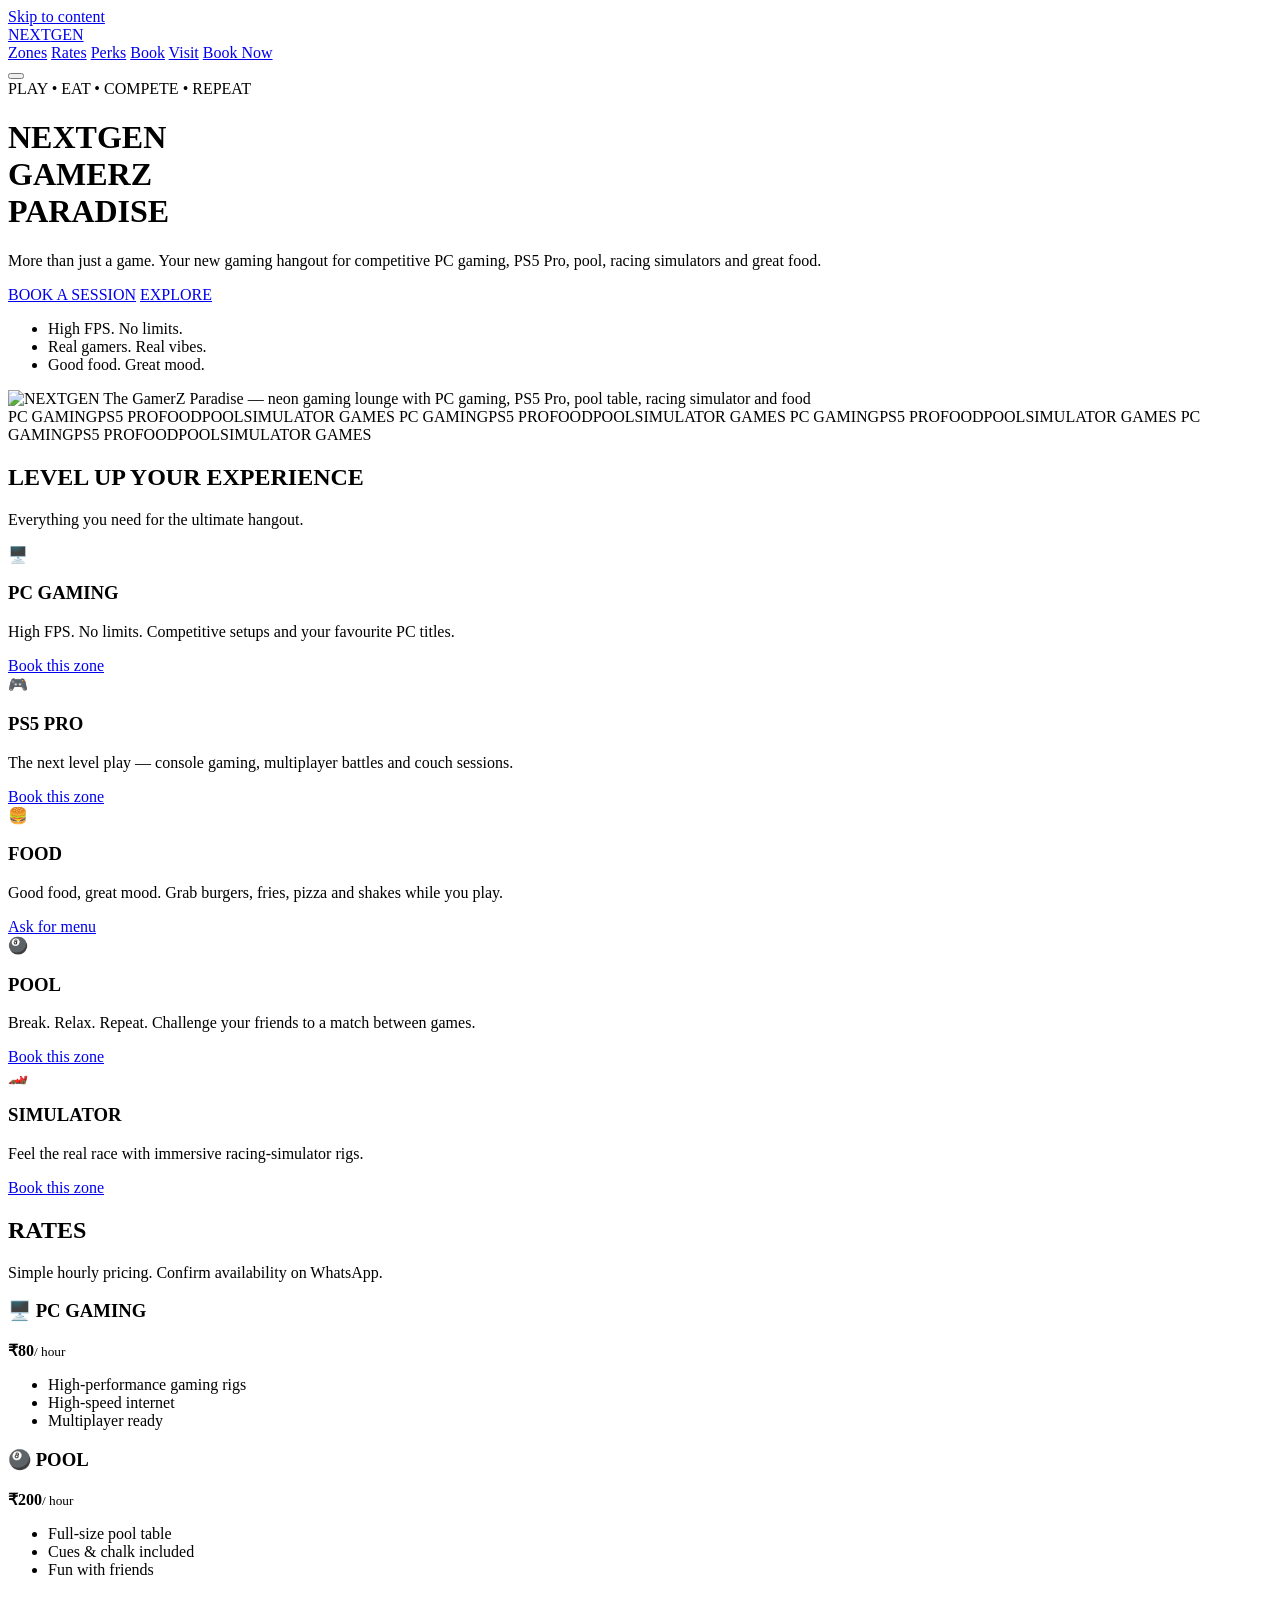
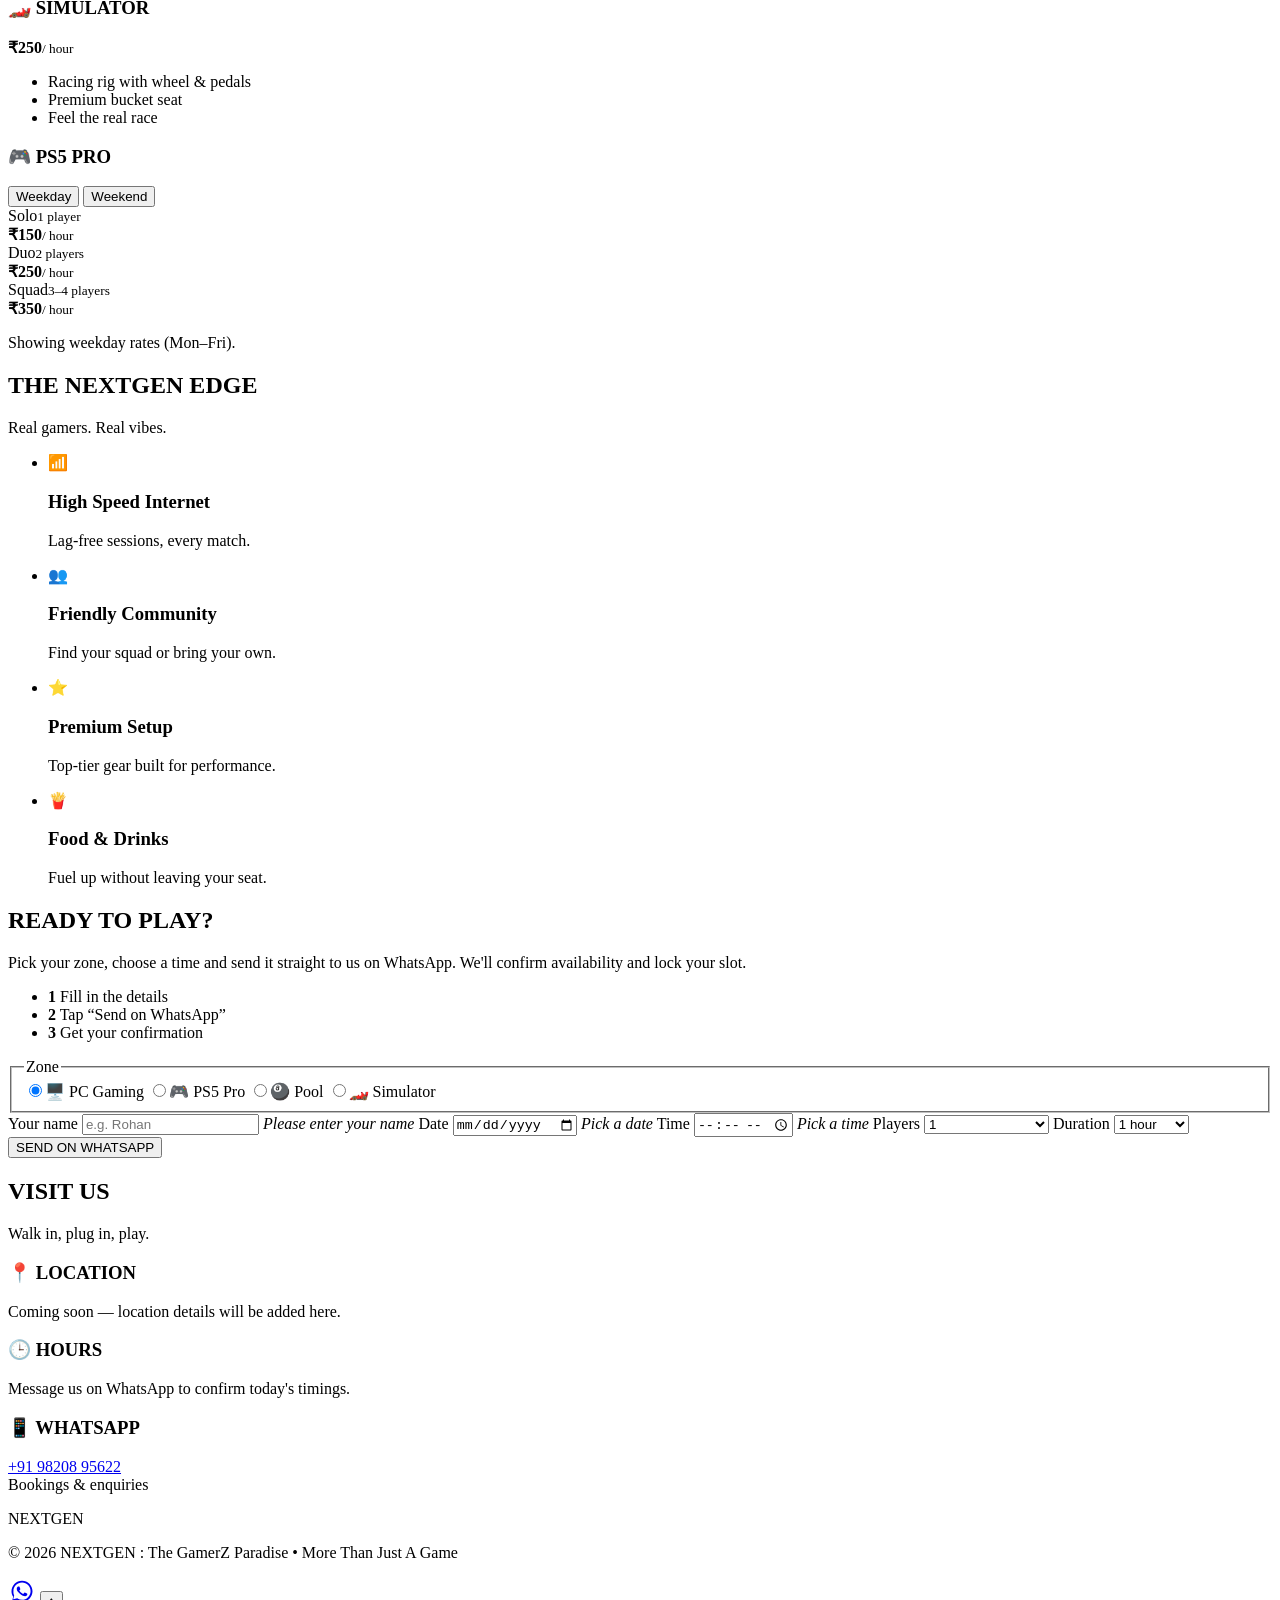
==== index.html @ 82fc922b "Add files via upload initial commit" ====
<!DOCTYPE html>
<html lang="en">

<head>
  <meta charset="UTF-8">
  <meta name="viewport" content="width=device-width, initial-scale=1.0">
  <title>NEXTGEN : The GamerZ Paradise — PC Gaming, PS5 Pro, Pool, Simulator &amp; Food</title>
  <meta name="description"
    content="NEXTGEN : The GamerZ Paradise — PC Gaming, PS5 Pro, Pool, Racing Simulator and great food. Book your session on WhatsApp.">
  <meta name="theme-color" content="#050509">

  <!-- Social sharing: after deploying, change these two to your full https://… URLs for best results -->
  <meta property="og:type" content="website">
  <meta property="og:title" content="NEXTGEN : The GamerZ Paradise">
  <meta property="og:description" content="PC Gaming • PS5 Pro • Pool • Simulator • Food. More than just a game.">
  <meta property="og:image" content="assets/og-image.jpg">
  <meta name="twitter:card" content="summary_large_image">

  <link rel="icon" type="image/png" sizes="32x32" href="assets/favicon-32.png">
  <link rel="apple-touch-icon" href="assets/apple-touch-icon.png">

  <link rel="preconnect" href="https://fonts.googleapis.com">
  <link rel="preconnect" href="https://fonts.gstatic.com" crossorigin>
  <link rel="stylesheet"
    href="https://fonts.googleapis.com/css2?family=Orbitron:wght@500;700;800;900&family=Poppins:wght@400;500;600;700&display=swap">
  <link rel="stylesheet" href="css/style.css">

  <!-- Tiny flag so scroll-reveal styles only apply when JS is running (no flash of hidden content) -->
  <script>document.documentElement.classList.add('js');</script>
</head>

<body>
  <a class="skip" href="#main">Skip to content</a>

  <!-- ============ NAV ============ -->
  <nav id="nav" aria-label="Main">
    <a class="nav-logo" href="#top" aria-label="NEXTGEN home">NEXT<span>GEN</span></a>

    <div class="links" id="navLinks">
      <a href="#zones">Zones</a>
      <a href="#rates">Rates</a>
      <a href="#perks">Perks</a>
      <a href="#book">Book</a>
      <a href="#visit">Visit</a>
      <a class="nav-cta" href="#book">Book Now</a>
    </div>

    <button class="menu-btn" id="menuBtn" aria-label="Open menu" aria-expanded="false" aria-controls="navLinks">
      <span></span><span></span><span></span>
    </button>
  </nav>

  <main id="main">
    <!-- ============ HERO ============ -->
    <header class="hero" id="top">
      <div class="hero-text">
        <div class="eyebrow">PLAY • EAT • COMPETE • REPEAT</div>
        <h1>NEXT<span>GEN</span><br>GAMERZ<br>PARADISE</h1>
        <p>More than just a game. Your new gaming hangout for competitive PC gaming, PS5 Pro, pool, racing simulators
          and great food.</p>
        <div class="hero-actions">
          <a class="btn primary" href="#book">BOOK A SESSION</a>
          <a class="btn secondary" href="#zones">EXPLORE</a>
        </div>
        <ul class="hero-tags" aria-label="Highlights">
          <li>High FPS. No limits.</li>
          <li>Real gamers. Real vibes.</li>
          <li>Good food. Great mood.</li>
        </ul>
      </div>
      <div class="hero-visual">
        <img class="hero-img" src="assets/banner.jpg" width="1600" height="800"
          alt="NEXTGEN The GamerZ Paradise — neon gaming lounge with PC gaming, PS5 Pro, pool table, racing simulator and food">
      </div>
    </header>

    <!-- ============ TICKER ============ -->
    <div class="ticker" aria-hidden="true">
      <div class="ticker-track">
        <span>PC GAMING</span><span>PS5 PRO</span><span>FOOD</span><span>POOL</span><span>SIMULATOR GAMES</span>
        <span>PC GAMING</span><span>PS5 PRO</span><span>FOOD</span><span>POOL</span><span>SIMULATOR GAMES</span>
        <span>PC GAMING</span><span>PS5 PRO</span><span>FOOD</span><span>POOL</span><span>SIMULATOR GAMES</span>
        <span>PC GAMING</span><span>PS5 PRO</span><span>FOOD</span><span>POOL</span><span>SIMULATOR GAMES</span>
      </div>
    </div>

    <!-- ============ ZONES ============ -->
    <section class="section" id="zones">
      <h2 class="title reveal-on-scroll">LEVEL UP YOUR EXPERIENCE</h2>
      <p class="subtitle reveal-on-scroll">Everything you need for the ultimate hangout.</p>

      <div class="zones">
        <article class="zone">
          <div class="icon">🖥️</div>
          <h3>PC GAMING</h3>
          <p>High FPS. No limits. Competitive setups and your favourite PC titles.</p>
          <a class="zone-btn" href="#book" data-zone="PC Gaming">Book this zone</a>
        </article>

        <article class="zone">
          <div class="icon">🎮</div>
          <h3>PS5 PRO</h3>
          <p>The next level play — console gaming, multiplayer battles and couch sessions.</p>
          <a class="zone-btn" href="#book" data-zone="PS5 Pro">Book this zone</a>
        </article>

        <article class="zone">
          <div class="icon">🍔</div>
          <h3>FOOD</h3>
          <p>Good food, great mood. Grab burgers, fries, pizza and shakes while you play.</p>
          <a class="zone-btn" href="#visit" data-wa="Hi NEXTGEN GamerZ Paradise! Could you share the food & drinks menu?">Ask for menu</a>
        </article>

        <article class="zone">
          <div class="icon">🎱</div>
          <h3>POOL</h3>
          <p>Break. Relax. Repeat. Challenge your friends to a match between games.</p>
          <a class="zone-btn" href="#book" data-zone="Pool Table">Book this zone</a>
        </article>

        <article class="zone">
          <div class="icon">🏎️</div>
          <h3>SIMULATOR</h3>
          <p>Feel the real race with immersive racing-simulator rigs.</p>
          <a class="zone-btn" href="#book" data-zone="Racing Simulator">Book this zone</a>
        </article>
      </div>
    </section>

    <!-- ============ RATES ============ -->
    <section class="section" id="rates">
      <h2 class="title reveal-on-scroll">RATES</h2>
      <p class="subtitle reveal-on-scroll">Simple hourly pricing. Confirm availability on WhatsApp.</p>

      <!--
        ⚠️ PLACEHOLDER PRICES — replace with your real rates.
        PS5 Pro prices live in the data-weekday / data-weekend attributes below (JS swaps them automatically).
      -->
      <div class="rates">
        <div class="rate">
          <h3>🖥️ PC GAMING</h3>
          <div class="amount"><b>₹80</b><small>/ hour</small></div>
          <ul>
            <li>High-performance gaming rigs</li>
            <li>High-speed internet</li>
            <li>Multiplayer ready</li>
          </ul>
        </div>

        <div class="rate">
          <h3>🎱 POOL</h3>
          <div class="amount"><b>₹200</b><small>/ hour</small></div>
          <ul>
            <li>Full-size pool table</li>
            <li>Cues &amp; chalk included</li>
            <li>Fun with friends</li>
          </ul>
        </div>

        <div class="rate">
          <h3>🏎️ SIMULATOR</h3>
          <div class="amount"><b>₹250</b><small>/ hour</small></div>
          <ul>
            <li>Racing rig with wheel &amp; pedals</li>
            <li>Premium bucket seat</li>
            <li>Feel the real race</li>
          </ul>
        </div>

        <div class="rate rate-ps">
          <div class="rate-head">
            <h3>🎮 PS5 PRO</h3>
            <div class="seg" role="tablist" aria-label="PS5 Pro pricing period">
              <button type="button" role="tab" data-period="weekday" aria-selected="true">Weekday</button>
              <button type="button" role="tab" data-period="weekend" aria-selected="false">Weekend</button>
            </div>
          </div>
          <div class="ps-grid" id="psGrid">
            <div class="ps-item">
              <span>Solo<small>1 player</small></span>
              <div><b data-weekday="150" data-weekend="200">₹150</b><small>/ hour</small></div>
            </div>
            <div class="ps-item">
              <span>Duo<small>2 players</small></span>
              <div><b data-weekday="250" data-weekend="300">₹250</b><small>/ hour</small></div>
            </div>
            <div class="ps-item">
              <span>Squad<small>3–4 players</small></span>
              <div><b data-weekday="350" data-weekend="400">₹350</b><small>/ hour</small></div>
            </div>
          </div>
          <p class="note" id="psNote">Showing weekday rates (Mon–Fri).</p>
        </div>
      </div>
    </section>

    <!-- ============ PERKS ============ -->
    <section class="section" id="perks">
      <h2 class="title reveal-on-scroll">THE NEXTGEN EDGE</h2>
      <p class="subtitle reveal-on-scroll">Real gamers. Real vibes.</p>

      <ul class="perks">
        <li><span class="p-ico">📶</span><h3>High Speed Internet</h3><p>Lag-free sessions, every match.</p></li>
        <li><span class="p-ico">👥</span><h3>Friendly Community</h3><p>Find your squad or bring your own.</p></li>
        <li><span class="p-ico">⭐</span><h3>Premium Setup</h3><p>Top-tier gear built for performance.</p></li>
        <li><span class="p-ico">🍟</span><h3>Food &amp; Drinks</h3><p>Fuel up without leaving your seat.</p></li>
      </ul>
    </section>

    <!-- ============ BOOKING ============ -->
    <section class="section" id="book">
      <div class="book-wrap reveal-on-scroll">
        <div class="book-intro">
          <h2 class="title left">READY TO PLAY?</h2>
          <p>Pick your zone, choose a time and send it straight to us on WhatsApp. We'll confirm availability and
            lock your slot.</p>
          <ul class="steps">
            <li><b>1</b> Fill in the details</li>
            <li><b>2</b> Tap “Send on WhatsApp”</li>
            <li><b>3</b> Get your confirmation</li>
          </ul>
        </div>

        <form id="bookForm" novalidate autocomplete="on">
          <fieldset>
            <legend>Zone</legend>
            <div class="chips">
              <label class="chip"><input type="radio" name="zone" value="PC Gaming" checked><span>🖥️ PC Gaming</span></label>
              <label class="chip"><input type="radio" name="zone" value="PS5 Pro"><span>🎮 PS5 Pro</span></label>
              <label class="chip"><input type="radio" name="zone" value="Pool Table"><span>🎱 Pool</span></label>
              <label class="chip"><input type="radio" name="zone" value="Racing Simulator"><span>🏎️ Simulator</span></label>
            </div>
          </fieldset>

          <div class="fields">
            <label class="field full">
              <span>Your name</span>
              <input type="text" name="name" placeholder="e.g. Rohan" autocomplete="name" required>
              <em class="err">Please enter your name</em>
            </label>

            <label class="field">
              <span>Date</span>
              <input type="date" name="date" required>
              <em class="err">Pick a date</em>
            </label>

            <label class="field">
              <span>Time</span>
              <input type="time" name="time" required>
              <em class="err" id="timeErr">Pick a time</em>
            </label>

            <label class="field">
              <span>Players</span>
              <select name="players">
                <option>1</option>
                <option>2</option>
                <option>3</option>
                <option>4</option>
                <option>5–8</option>
                <option>9+ (group / party)</option>
              </select>
            </label>

            <label class="field">
              <span>Duration</span>
              <select name="hours">
                <option>1 hour</option>
                <option>2 hours</option>
                <option>3 hours</option>
                <option>4+ hours</option>
              </select>
            </label>
          </div>

          <button class="btn primary submit" type="submit">SEND ON WHATSAPP</button>
          <p class="form-status" id="formStatus" role="status" aria-live="polite"></p>
        </form>
      </div>
    </section>

    <!-- ============ VISIT ============ -->
    <section class="section" id="visit">
      <h2 class="title reveal-on-scroll">VISIT US</h2>
      <p class="subtitle reveal-on-scroll">Walk in, plug in, play.</p>

      <div class="visit">
        <div class="visit-box">
          <h3>📍 LOCATION</h3>
          <p id="addr">Coming soon — location details will be added here.</p>
          <a class="link" id="mapLink" href="#visit" hidden>Open in Google Maps ↗</a>
        </div>

        <div class="visit-box">
          <h3>🕒 HOURS</h3>
          <p id="hours">Message us on WhatsApp to confirm today's timings.</p>
        </div>

        <div class="visit-box">
          <h3>📱 WHATSAPP</h3>
          <p><a class="link" id="waLink" href="https://wa.me/919820895622">+91 98208 95622</a><br>Bookings &amp; enquiries</p>
        </div>
      </div>

      <div class="map" id="mapBox" hidden></div>
    </section>
  </main>

  <footer>
    <div class="foot-logo">NEXT<span>GEN</span></div>
    <p>© <span id="yr">2026</span> NEXTGEN : The GamerZ Paradise • More Than Just A Game</p>
  </footer>

  <!-- Floating helpers -->
  <a class="wa-float" id="waFloat" href="https://wa.me/919820895622" aria-label="Chat on WhatsApp">
    <svg viewBox="0 0 32 32" width="28" height="28" aria-hidden="true" fill="currentColor">
      <path d="M16.04 3C9.4 3 4 8.38 4 15c0 2.28.65 4.5 1.88 6.42L4 29l7.77-1.83A12.04 12.04 0 0 0 16.04 27C22.68 27 28 21.62 28 15S22.68 3 16.04 3zm0 21.9c-1.8 0-3.56-.5-5.1-1.43l-.37-.22-4.6 1.08 1.1-4.48-.24-.38A9.8 9.8 0 0 1 6.2 15c0-5.4 4.4-9.8 9.84-9.8S25.8 9.6 25.8 15s-4.4 9.9-9.76 9.9zm5.4-7.36c-.3-.15-1.75-.86-2.02-.96-.27-.1-.47-.15-.67.15-.2.3-.77.96-.94 1.16-.17.2-.35.22-.64.07-.3-.15-1.25-.46-2.38-1.47-.88-.78-1.47-1.75-1.64-2.05-.17-.3-.02-.46.13-.6.13-.14.3-.35.45-.52.15-.18.2-.3.3-.5.1-.2.05-.37-.02-.52-.08-.15-.67-1.6-.92-2.2-.24-.57-.48-.5-.67-.5h-.57c-.2 0-.52.07-.8.37-.27.3-1.04 1.02-1.04 2.48s1.07 2.88 1.22 3.08c.15.2 2.1 3.2 5.08 4.48.7.3 1.26.5 1.7.62.72.23 1.37.2 1.88.12.57-.08 1.75-.72 2-1.4.25-.7.25-1.3.17-1.42-.07-.12-.27-.2-.57-.35z"/>
    </svg>
  </a>
  <button class="to-top" id="toTop" aria-label="Back to top" type="button">↑</button>

  <script src="js/main.js" defer></script>
</body>

</html>
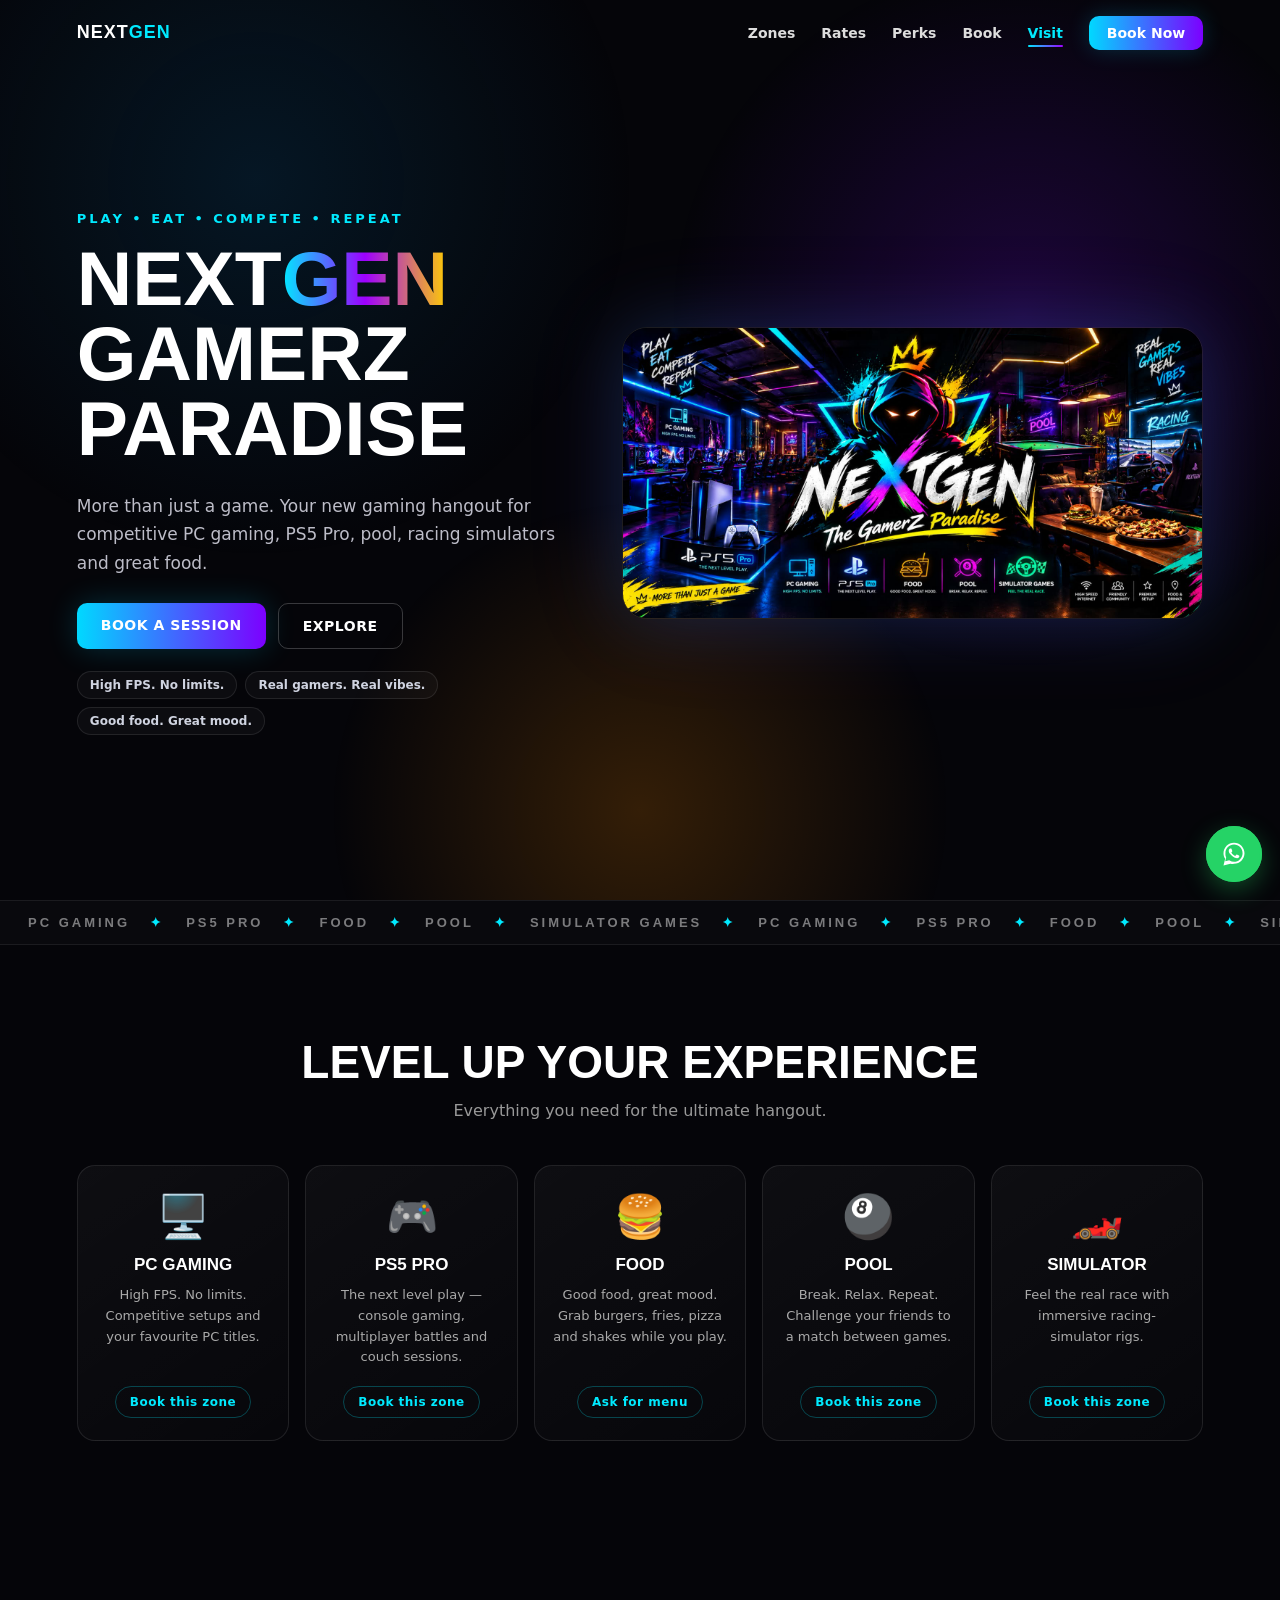
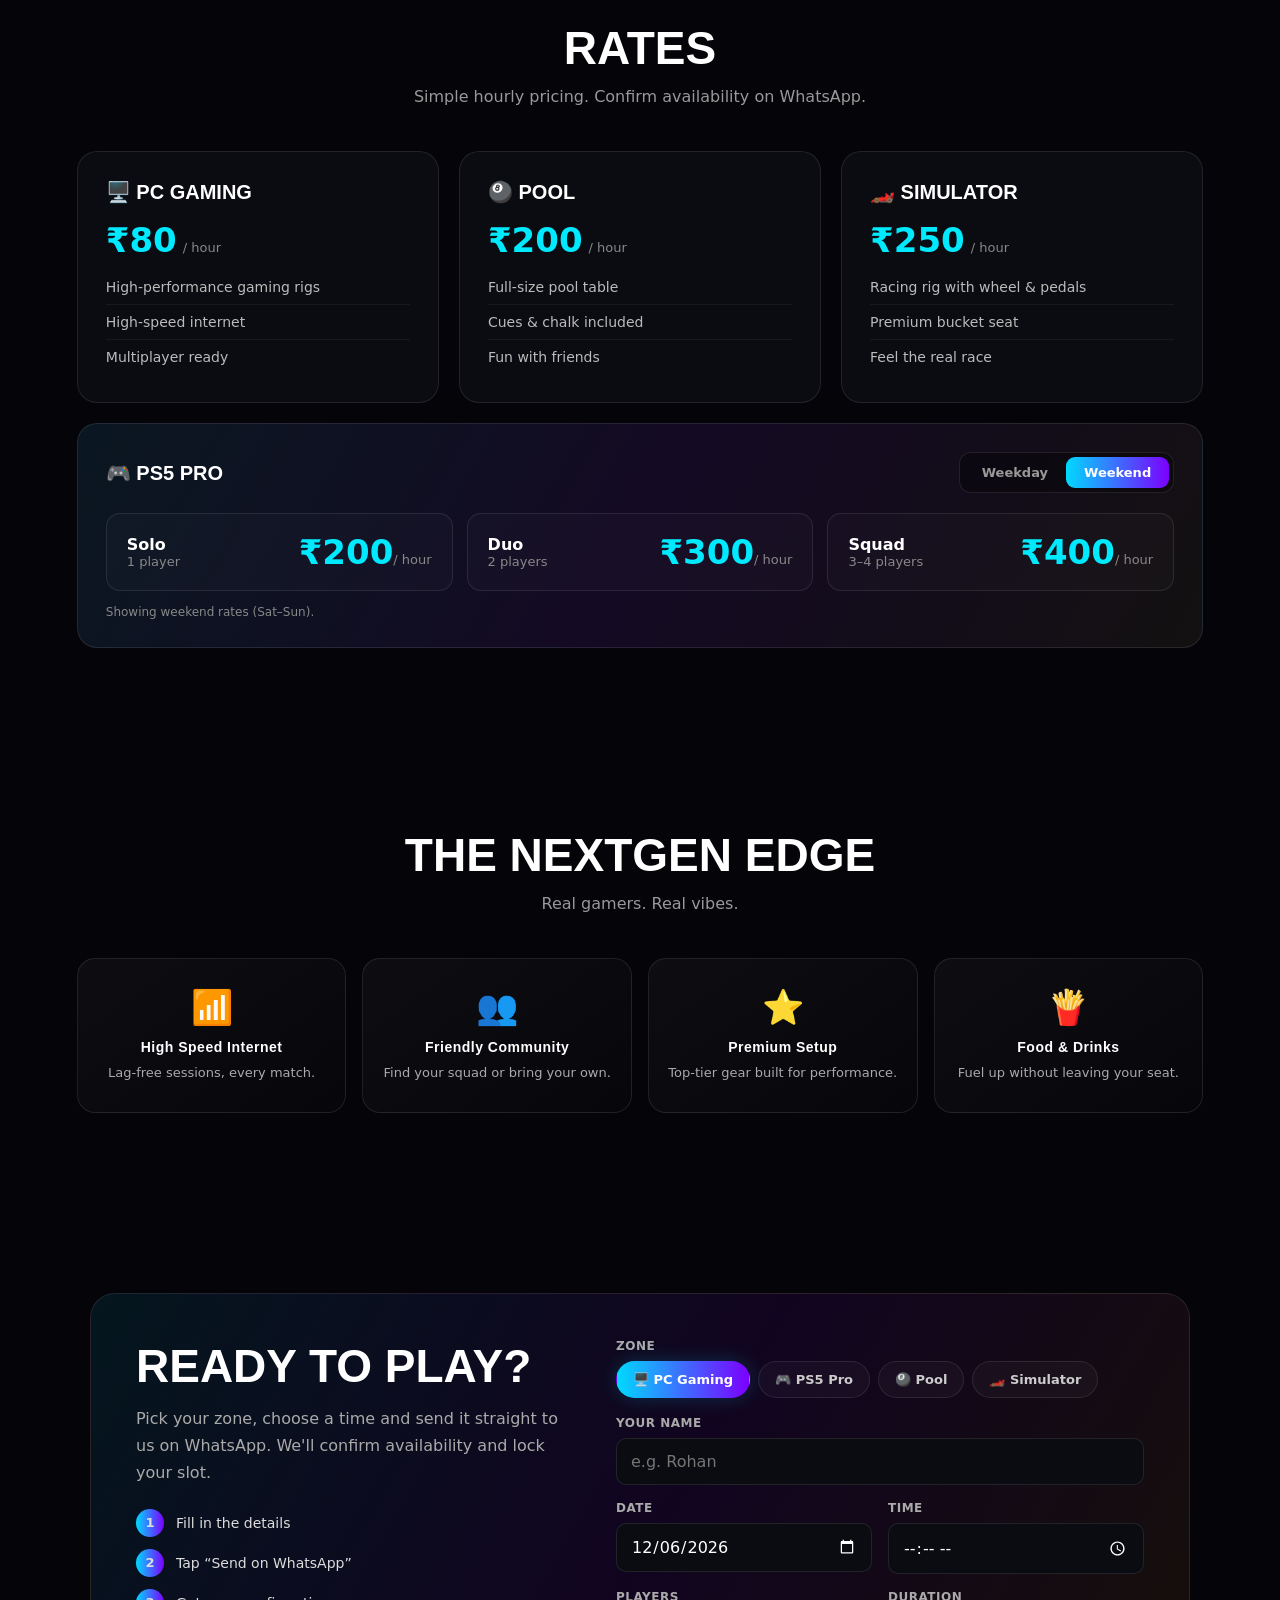
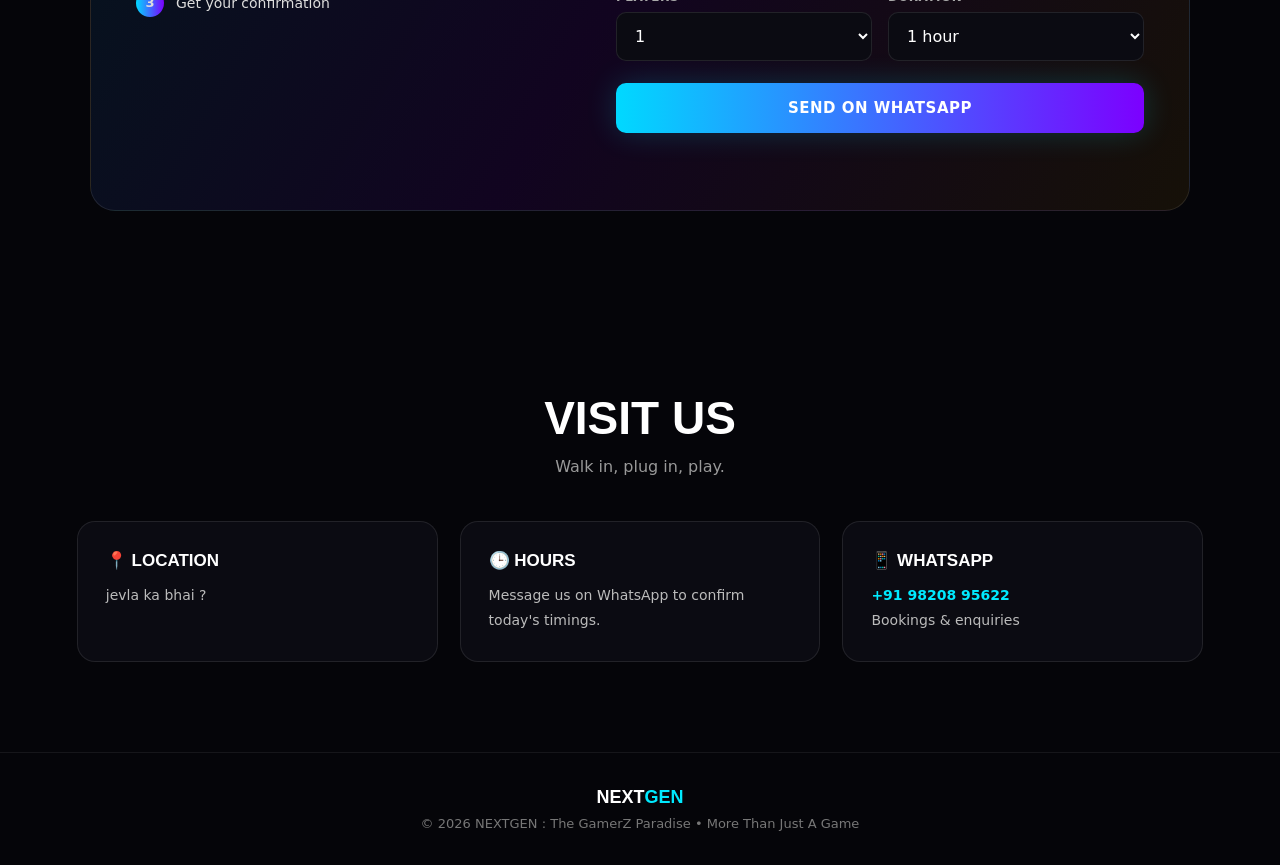
==== commit 60b4781e: "Update index.html" ====
--- a/index.html
+++ b/index.html
@@ -288,7 +288,7 @@
       <div class="visit">
         <div class="visit-box">
           <h3>📍 LOCATION</h3>
-          <p id="addr">Coming soon — location details will be added here.</p>
+          <p id="addr">jevla ka bhai ?</p>
           <a class="link" id="mapLink" href="#visit" hidden>Open in Google Maps ↗</a>
         </div>
 
--- a/css/style.css
+++ b/css/style.css
@@ -0,0 +1,339 @@
+/* ===========================================================
+   NEXTGEN : The GamerZ Paradise
+   =========================================================== */
+:root {
+  --bg: #050509;
+  --card: #0b0b12;
+  --line: #ffffff18;
+  --text: #fff;
+  --muted: #aaa;
+  --cyan: #00eaff;
+  --violet: #7c00ff;
+  --purple: #9d00ff;
+  --yellow: #ffcf00;
+  --wa: #25d366;
+  --radius: 18px;
+  --nav-h: 66px;
+}
+
+*, *::before, *::after { box-sizing: border-box; margin: 0; padding: 0; }
+html { scroll-behavior: smooth; scroll-padding-top: calc(var(--nav-h) + 10px); }
+body {
+  font-family: Poppins, system-ui, sans-serif;
+  background: var(--bg);
+  color: var(--text);
+  overflow-x: hidden;
+  -webkit-font-smoothing: antialiased;
+}
+body::before {
+  content: "";
+  position: fixed; inset: 0; z-index: -1; pointer-events: none;
+  background:
+    radial-gradient(circle at 20% 20%, #073b5c55, transparent 30%),
+    radial-gradient(circle at 80% 35%, #7b0aff33, transparent 30%),
+    radial-gradient(circle at 50% 90%, #ff8a0030, transparent 30%);
+}
+img { max-width: 100%; height: auto; display: block; }
+a { color: inherit; }
+ul { list-style: none; }
+button, input, select { font: inherit; color: inherit; }
+[hidden] { display: none !important; }
+
+:focus-visible { outline: 2px solid var(--cyan); outline-offset: 3px; border-radius: 6px; }
+
+.skip {
+  position: fixed; left: 12px; top: -60px; z-index: 100;
+  background: var(--cyan); color: #000; padding: 10px 16px; border-radius: 8px; font-weight: 700;
+  text-decoration: none; transition: top .2s;
+}
+.skip:focus { top: 12px; }
+
+/* ---------- NAV ---------- */
+nav {
+  position: fixed; top: 0; left: 0; right: 0; z-index: 50;
+  height: var(--nav-h);
+  padding: 0 6%;
+  display: flex; align-items: center; justify-content: space-between;
+  background: transparent;
+  border-bottom: 1px solid transparent;
+  transition: background .3s, border-color .3s, backdrop-filter .3s;
+}
+nav.scrolled {
+  background: #050509d9;
+  backdrop-filter: blur(14px);
+  -webkit-backdrop-filter: blur(14px);
+  border-bottom-color: #ffffff15;
+}
+.nav-logo { font-family: Orbitron, sans-serif; font-weight: 900; font-size: 18px; letter-spacing: 1px; text-decoration: none; }
+.nav-logo span, .foot-logo span { color: var(--cyan); }
+
+.links { display: flex; align-items: center; gap: 26px; }
+.links a { color: #ddd; text-decoration: none; font-size: 14px; font-weight: 600; transition: color .2s; position: relative; }
+.links a:not(.nav-cta):hover, .links a.active { color: var(--cyan); }
+.links a.active:not(.nav-cta)::after {
+  content: ""; position: absolute; left: 0; right: 0; bottom: -6px; height: 2px;
+  background: linear-gradient(90deg, var(--cyan), var(--purple)); border-radius: 2px;
+}
+.nav-cta {
+  padding: 9px 18px; border-radius: 10px; color: #fff !important;
+  background: linear-gradient(90deg, #00d9ff, var(--violet));
+  box-shadow: 0 0 22px #00d9ff33;
+}
+
+.menu-btn { display: none; background: none; border: 0; width: 42px; height: 42px; cursor: pointer; position: relative; }
+.menu-btn span { position: absolute; left: 9px; right: 9px; height: 2px; background: #fff; border-radius: 2px; transition: transform .25s, opacity .25s, top .25s; }
+.menu-btn span:nth-child(1) { top: 14px; }
+.menu-btn span:nth-child(2) { top: 20px; }
+.menu-btn span:nth-child(3) { top: 26px; }
+.menu-btn[aria-expanded="true"] span:nth-child(1) { top: 20px; transform: rotate(45deg); }
+.menu-btn[aria-expanded="true"] span:nth-child(2) { opacity: 0; }
+.menu-btn[aria-expanded="true"] span:nth-child(3) { top: 20px; transform: rotate(-45deg); }
+
+/* ---------- HERO ---------- */
+.hero {
+  min-height: 100vh; min-height: 100svh;
+  padding: calc(var(--nav-h) + 40px) 6% 60px;
+  display: grid; grid-template-columns: 1fr 1.15fr; gap: 40px; align-items: center;
+  max-width: 1400px; margin: auto;
+}
+.eyebrow { color: var(--cyan); font-weight: 800; letter-spacing: 3px; font-size: 13px; margin-bottom: 15px; }
+.hero h1 {
+  font-family: Orbitron, sans-serif; text-transform: uppercase; line-height: .98;
+  font-size: clamp(40px, 6vw, 82px);
+}
+.hero h1 span, .grad {
+  background: linear-gradient(90deg, var(--cyan), var(--purple), var(--yellow));
+  -webkit-background-clip: text; background-clip: text; color: transparent;
+}
+.hero p { margin: 25px 0; color: #bdbdc8; max-width: 560px; font-size: 17px; line-height: 1.7; }
+.hero-actions { display: flex; flex-wrap: wrap; gap: 12px; }
+.hero-tags { display: flex; flex-wrap: wrap; gap: 8px; margin-top: 22px; }
+.hero-tags li {
+  font-size: 12px; font-weight: 600; color: #cfd3e0; padding: 6px 12px; border-radius: 99px;
+  border: 1px solid var(--line); background: #ffffff08;
+}
+.hero-img {
+  width: 100%; border-radius: 25px; border: 1px solid #ffffff18;
+  box-shadow: 0 0 70px #00d9ff22, 0 0 100px #9d00ff22;
+  animation: float 7s ease-in-out infinite;
+}
+@keyframes float { 50% { transform: translateY(-10px); } }
+
+/* ---------- BUTTONS ---------- */
+.btn {
+  display: inline-block; padding: 14px 24px; border-radius: 10px; border: 0; cursor: pointer;
+  text-decoration: none; font-weight: 800; font-size: 14px; letter-spacing: .5px;
+  transition: transform .2s, box-shadow .2s;
+}
+.btn:hover { transform: translateY(-2px); }
+.primary { background: linear-gradient(90deg, #00d9ff, var(--violet)); color: #fff; box-shadow: 0 0 30px #00d9ff33; }
+.primary:hover { box-shadow: 0 0 40px #00d9ff66; }
+.secondary { border: 1px solid #ffffff35; color: #fff; background: transparent; }
+.secondary:hover { border-color: var(--cyan); color: var(--cyan); }
+
+/* ---------- TICKER ---------- */
+.ticker { overflow: hidden; border-block: 1px solid #ffffff12; background: #ffffff05; padding: 14px 0; }
+.ticker-track { display: flex; width: max-content; animation: slide 30s linear infinite; }
+.ticker-track span {
+  font-family: Orbitron, sans-serif; font-weight: 700; font-size: 13px; letter-spacing: 3px; color: #ffffff77;
+  padding: 0 28px; position: relative; white-space: nowrap;
+}
+.ticker-track span::after { content: "✦"; position: absolute; right: -6px; color: var(--cyan); }
+@keyframes slide { to { transform: translateX(-25%); } }
+
+/* ---------- SECTIONS ---------- */
+.section { padding: 90px 6%; max-width: 1400px; margin: auto; }
+.title {
+  font-family: Orbitron, sans-serif; text-align: center; text-transform: uppercase;
+  font-size: clamp(26px, 4vw, 46px); margin-bottom: 12px;
+}
+.title.left { text-align: left; }
+.subtitle { text-align: center; color: #999; margin-bottom: 45px; }
+
+/* scroll reveal (only when JS is on) */
+.js .reveal-on-scroll, .js .zone, .js .rate, .js .perks li, .js .visit-box {
+  opacity: 0; transform: translateY(26px);
+  transition: opacity .6s ease, transform .6s ease, border-color .25s, box-shadow .25s;
+}
+.js .in { opacity: 1 !important; transform: none !important; }
+
+/* ---------- ZONES ---------- */
+.zones { display: grid; grid-template-columns: repeat(5, 1fr); gap: 16px; }
+.zone {
+  padding: 26px 18px 22px; border: 1px solid var(--line); border-radius: var(--radius);
+  background: linear-gradient(145deg, #ffffff0a, #ffffff03); text-align: center;
+  display: flex; flex-direction: column; align-items: center;
+}
+.zone:hover { transform: translateY(-7px) !important; border-color: #00eaff66; box-shadow: 0 15px 45px #00eaff14; }
+.icon { font-size: 42px; margin-bottom: 14px; }
+.zone h3 { font-family: Orbitron, sans-serif; font-size: 17px; margin-bottom: 10px; }
+.zone p { color: var(--muted); font-size: 13px; line-height: 1.6; flex: 1; }
+.zone-btn {
+  margin-top: 18px; font-size: 12px; font-weight: 700; text-decoration: none; letter-spacing: .5px;
+  color: var(--cyan); padding: 8px 14px; border: 1px solid #00eaff44; border-radius: 99px; transition: .2s;
+}
+.zone-btn:hover { background: var(--cyan); color: #000; }
+
+/* ---------- RATES ---------- */
+.rates { display: grid; grid-template-columns: repeat(3, 1fr); gap: 20px; }
+.rate {
+  border: 1px solid var(--line); background: var(--card); border-radius: 20px; padding: 28px;
+}
+.rate h3 { font-family: Orbitron, sans-serif; font-size: 20px; }
+.rate .amount { margin: 16px 0 10px; display: flex; align-items: baseline; gap: 6px; }
+.rate .amount b, .ps-item b { font-size: 34px; font-weight: 800; color: var(--cyan); }
+.rate small { color: #888; font-size: 13px; }
+.rate li { color: #bbb; padding: 9px 0; border-bottom: 1px solid #ffffff0d; font-size: 14px; }
+.rate li:last-child { border-bottom: 0; }
+.rate-ps { grid-column: 1 / -1; background: linear-gradient(120deg, #00cfff10, #8d00ff12, #ffb30008), var(--card); }
+.rate-head { display: flex; flex-wrap: wrap; align-items: center; justify-content: space-between; gap: 14px; margin-bottom: 20px; }
+.seg { display: inline-flex; padding: 4px; border: 1px solid var(--line); border-radius: 12px; background: #00000055; }
+.seg button {
+  background: none; border: 0; cursor: pointer; padding: 8px 18px; border-radius: 9px;
+  font-size: 13px; font-weight: 700; color: #999; transition: .2s;
+}
+.seg button[aria-selected="true"] { background: linear-gradient(90deg, #00d9ff, var(--violet)); color: #fff; }
+.ps-grid { display: grid; grid-template-columns: repeat(3, 1fr); gap: 14px; }
+.ps-item {
+  display: flex; align-items: center; justify-content: space-between; gap: 10px;
+  padding: 18px 20px; border: 1px solid var(--line); border-radius: 14px; background: #ffffff05;
+}
+.ps-item > span { font-weight: 700; display: flex; flex-direction: column; }
+.ps-item > span small { font-weight: 400; }
+.ps-item > div { text-align: right; }
+.ps-item b { transition: opacity .2s; }
+.note { margin-top: 14px; font-size: 12px; color: #888; }
+
+/* ---------- PERKS ---------- */
+.perks { display: grid; grid-template-columns: repeat(4, 1fr); gap: 16px; }
+.perks li {
+  text-align: center; padding: 28px 18px; border: 1px solid var(--line); border-radius: var(--radius);
+  background: linear-gradient(145deg, #ffffff0a, #ffffff03);
+}
+.p-ico { font-size: 34px; display: block; margin-bottom: 12px; }
+.perks h3 { font-family: Orbitron, sans-serif; font-size: 14px; margin-bottom: 8px; letter-spacing: .5px; }
+.perks p { font-size: 13px; color: var(--muted); line-height: 1.6; }
+
+/* ---------- BOOKING ---------- */
+.book-wrap {
+  max-width: 1100px; margin: auto; padding: 45px; border-radius: 25px;
+  display: grid; grid-template-columns: 1fr 1.2fr; gap: 40px; align-items: start;
+  background: linear-gradient(120deg, #00cfff16, #8d00ff18, #ffb30012);
+  border: 1px solid #ffffff18;
+}
+.book-intro p { color: #aaa; line-height: 1.7; margin-bottom: 22px; }
+.steps { display: grid; gap: 12px; }
+.steps li { display: flex; align-items: center; gap: 12px; color: #ddd; font-size: 14px; }
+.steps b {
+  width: 28px; height: 28px; flex: none; border-radius: 50%; display: grid; place-items: center;
+  background: linear-gradient(90deg, #00d9ff, var(--violet)); font-size: 13px;
+}
+
+#bookForm fieldset { border: 0; margin-bottom: 18px; }
+#bookForm legend, .field > span { font-size: 12px; font-weight: 600; color: #aaa; letter-spacing: .5px; text-transform: uppercase; margin-bottom: 8px; display: block; }
+.chips { display: flex; flex-wrap: wrap; gap: 8px; }
+.chip { cursor: pointer; }
+.chip input { position: absolute; opacity: 0; pointer-events: none; }
+.chip span {
+  display: inline-block; padding: 10px 16px; border-radius: 99px; font-size: 13px; font-weight: 600;
+  border: 1px solid var(--line); background: #ffffff08; color: #ccc; transition: .2s; text-transform: none; letter-spacing: 0; margin: 0;
+}
+.chip:hover span { border-color: #00eaff66; }
+.chip input:checked + span { background: linear-gradient(90deg, #00d9ff, var(--violet)); border-color: transparent; color: #fff; box-shadow: 0 0 20px #00d9ff33; }
+.chip input:focus-visible + span { outline: 2px solid var(--cyan); outline-offset: 2px; }
+
+.fields { display: grid; grid-template-columns: 1fr 1fr; gap: 16px; margin-bottom: 22px; }
+.field { display: block; position: relative; }
+.field.full { grid-column: 1 / -1; }
+.field input, .field select {
+  width: 100%; padding: 13px 14px; border-radius: 10px; border: 1px solid var(--line);
+  background: #0b0b12; color-scheme: dark; transition: border-color .2s, box-shadow .2s;
+}
+.field input:focus, .field select:focus { outline: none; border-color: var(--cyan); box-shadow: 0 0 0 3px #00eaff22; }
+.err { display: none; font-style: normal; font-size: 12px; color: #ff6b81; margin-top: 6px; }
+.field.invalid input { border-color: #ff6b81; }
+.field.invalid .err { display: block; }
+.submit { width: 100%; padding: 16px; font-size: 15px; }
+.form-status { min-height: 20px; margin-top: 12px; font-size: 13px; color: #9fe9a8; text-align: center; }
+.form-status.bad { color: #ff6b81; }
+
+/* ---------- VISIT ---------- */
+.visit { display: grid; grid-template-columns: repeat(3, 1fr); gap: 22px; }
+.visit-box { padding: 28px; border: 1px solid var(--line); border-radius: var(--radius); background: var(--card); }
+.visit-box h3 { font-family: Orbitron, sans-serif; font-size: 17px; margin-bottom: 12px; }
+.visit-box p { color: #bbb; line-height: 1.8; font-size: 14px; }
+.link { color: var(--cyan); text-decoration: none; font-weight: 600; }
+.link:hover { text-decoration: underline; }
+#mapLink { display: inline-block; margin-top: 10px; font-size: 14px; }
+.map { margin-top: 22px; border-radius: var(--radius); overflow: hidden; border: 1px solid var(--line); }
+.map iframe { width: 100%; height: 360px; border: 0; display: block; filter: invert(.9) hue-rotate(180deg) saturate(.8); }
+
+/* ---------- FOOTER ---------- */
+footer { border-top: 1px solid #ffffff12; text-align: center; padding: 34px 20px; color: #777; font-size: 13px; }
+.foot-logo { font-family: Orbitron, sans-serif; font-weight: 900; font-size: 18px; color: #fff; margin-bottom: 8px; }
+
+/* ---------- FLOATING ---------- */
+.wa-float {
+  position: fixed; right: 18px; bottom: 18px; z-index: 40; width: 56px; height: 56px; border-radius: 50%;
+  display: grid; place-items: center; background: var(--wa); color: #fff;
+  box-shadow: 0 8px 26px #25d36655; transition: transform .2s;
+}
+.wa-float:hover { transform: scale(1.08); }
+.wa-float::after {
+  content: ""; position: absolute; inset: 0; border-radius: 50%; border: 2px solid var(--wa);
+  animation: ping 2.2s ease-out infinite;
+}
+@keyframes ping { from { transform: scale(1); opacity: .7; } to { transform: scale(1.7); opacity: 0; } }
+.to-top {
+  position: fixed; right: 26px; bottom: 86px; z-index: 40; width: 40px; height: 40px; border-radius: 50%;
+  border: 1px solid #ffffff30; background: #050509cc; backdrop-filter: blur(8px); cursor: pointer; font-size: 18px;
+  opacity: 0; pointer-events: none; transform: translateY(10px); transition: .25s;
+}
+.to-top.show { opacity: 1; pointer-events: auto; transform: none; }
+.to-top:hover { border-color: var(--cyan); color: var(--cyan); }
+
+/* ---------- RESPONSIVE ---------- */
+@media (max-width: 1100px) {
+  .zones { grid-template-columns: repeat(3, 1fr); }
+  .perks { grid-template-columns: repeat(2, 1fr); }
+}
+
+@media (max-width: 900px) {
+  .hero { grid-template-columns: 1fr; text-align: center; padding-top: calc(var(--nav-h) + 30px); min-height: auto; }
+  .hero p { margin-left: auto; margin-right: auto; }
+  .hero-actions, .hero-tags { justify-content: center; }
+  .hero-visual { order: -1; }
+  .rates, .visit, .book-wrap, .ps-grid { grid-template-columns: 1fr; }
+  .book-wrap { padding: 28px; }
+  .rate-ps { grid-column: auto; }
+
+  .menu-btn { display: block; }
+  .links {
+    position: fixed; top: var(--nav-h); left: 0; right: 0;
+    flex-direction: column; align-items: stretch; gap: 0; padding: 8px 6% 20px;
+    background: #07070d;
+    border-bottom: 1px solid #ffffff15;
+    transform: translateY(-12px); opacity: 0; pointer-events: none; transition: .25s;
+  }
+  .links.open { transform: none; opacity: 1; pointer-events: auto; }
+  .links a { padding: 14px 4px; border-bottom: 1px solid #ffffff0d; font-size: 15px; }
+  .links a.active:not(.nav-cta)::after { display: none; }
+  .nav-cta { margin-top: 14px; text-align: center; border-bottom: 0 !important; }
+}
+
+@media (max-width: 600px) {
+  .zones { grid-template-columns: 1fr 1fr; }
+  .zone:last-child { grid-column: 1 / -1; }
+  .section { padding: 65px 5%; }
+  .fields { grid-template-columns: 1fr; }
+  .perks { grid-template-columns: 1fr; }
+  .hero h1 { font-size: 40px; }
+}
+@media (max-width: 420px) {
+  .zones { grid-template-columns: 1fr; }
+}
+
+@media (prefers-reduced-motion: reduce) {
+  *, *::before, *::after { animation: none !important; transition: none !important; scroll-behavior: auto !important; }
+  .js .reveal-on-scroll, .js .zone, .js .rate, .js .perks li, .js .visit-box { opacity: 1; transform: none; }
+}
